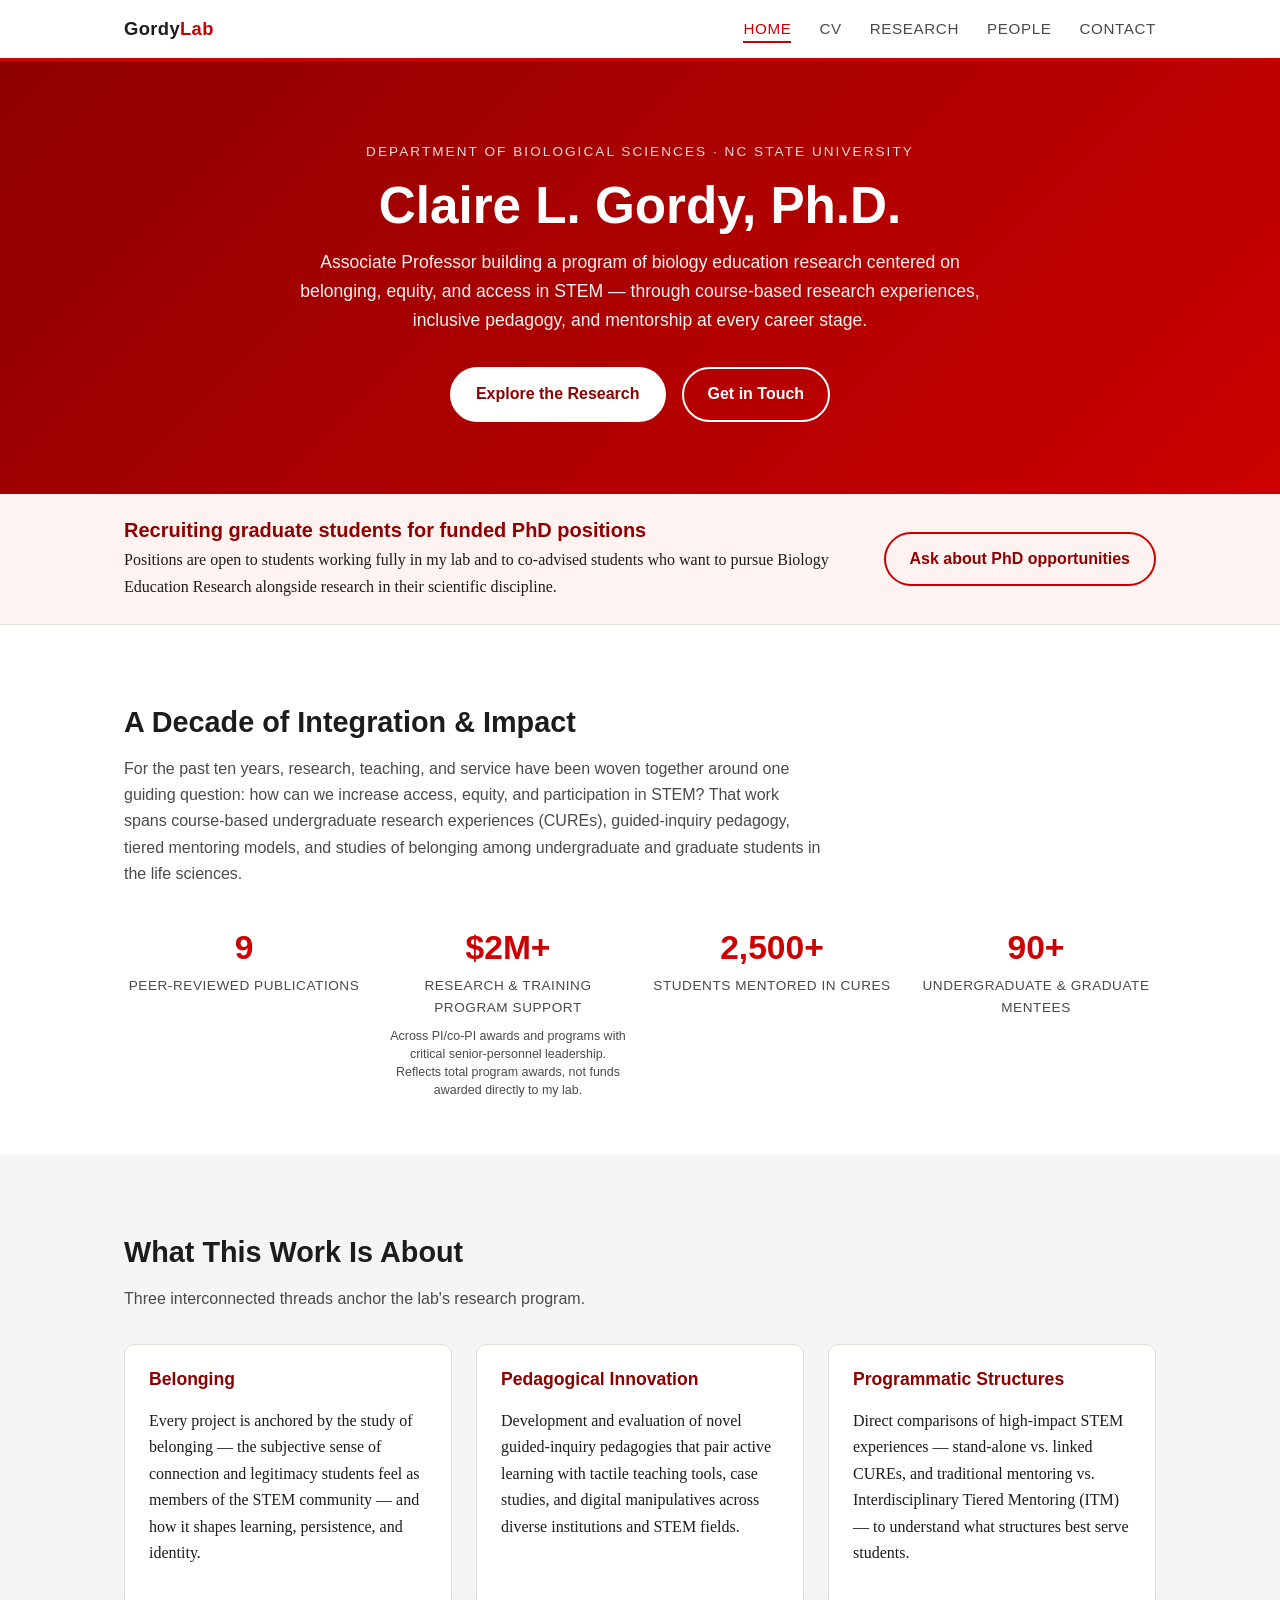
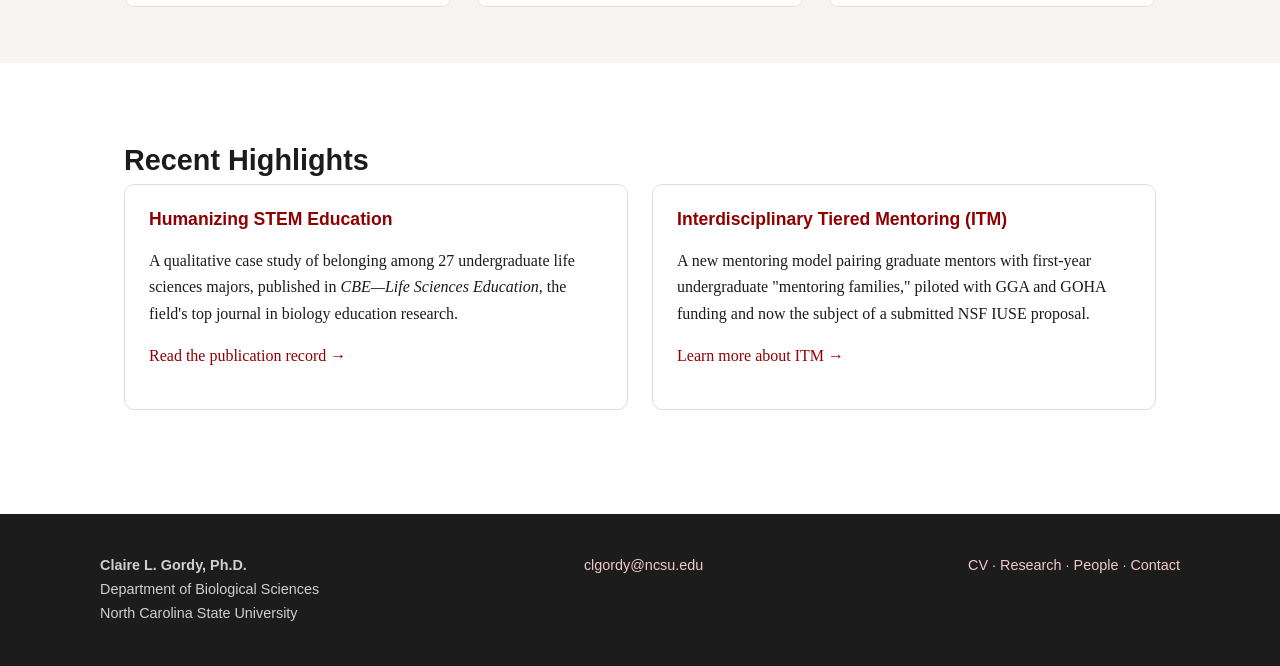
==== index.html @ 3fab5be2 "Add Gordy Lab website" ====
<!DOCTYPE html>
<html lang="en">
<head>
<meta charset="UTF-8">
<meta name="viewport" content="width=device-width, initial-scale=1.0">
<title>Claire L. Gordy, Ph.D. | Biology Education Research</title>
<meta name="description" content="Claire L. Gordy, Ph.D. — Associate Professor, Department of Biological Sciences, NC State University. Biology education research on belonging, equity, and access in STEM.">
<link rel="stylesheet" href="css/style.css">
</head>
<body>

<header class="site-header">
  <nav class="nav">
    <a href="index.html" class="brand">Gordy<span>Lab</span></a>
    <button class="nav-toggle" aria-label="Toggle navigation" aria-expanded="false">&#9776;</button>
    <ul class="nav-links">
      <li><a href="index.html">Home</a></li>
      <li><a href="cv.html">CV</a></li>
      <li><a href="research.html">Research</a></li>
      <li><a href="people.html">People</a></li>
      <li><a href="contact.html">Contact</a></li>
    </ul>
  </nav>
</header>

<section class="hero">
  <div class="container">
    <div class="hero-eyebrow">Department of Biological Sciences · NC State University</div>
    <h1>Claire L. Gordy, Ph.D.</h1>
    <p class="lede">
      Associate Professor building a program of biology education research centered on
      belonging, equity, and access in STEM — through course-based research experiences,
      inclusive pedagogy, and mentorship at every career stage.
    </p>
    <div class="hero-actions">
      <a class="btn btn-primary" href="research.html">Explore the Research</a>
      <a class="btn btn-ghost" href="contact.html">Get in Touch</a>
    </div>
  </div>
</section>

<section class="recruitment-callout" aria-labelledby="recruitment-title">
  <div class="container recruitment-inner">
    <div>
      <h2 id="recruitment-title">Recruiting graduate students for funded PhD positions</h2>
      <p>
        Positions are open to students working fully in my lab and to co-advised students
        who want to pursue Biology Education Research alongside research in their scientific
        discipline.
      </p>
    </div>
    <a class="btn" href="mailto:clgordy@ncsu.edu">Ask about PhD opportunities</a>
  </div>
</section>

<section>
  <div class="container">
    <h2 class="section-title">A Decade of Integration &amp; Impact</h2>
    <p class="section-sub">
      For the past ten years, research, teaching, and service have been woven together around
      one guiding question: how can we increase access, equity, and participation in STEM?
      That work spans course-based undergraduate research experiences (CUREs), guided-inquiry
      pedagogy, tiered mentoring models, and studies of belonging among undergraduate and
      graduate students in the life sciences.
    </p>
    <div class="stat-grid">
      <div>
        <div class="stat-number">9</div>
        <div class="stat-label">Peer-Reviewed Publications</div>
      </div>
      <div>
        <div class="stat-number">$2M+</div>
        <div class="stat-label">Research &amp; Training Program Support</div>
        <div class="stat-note">
          Across PI/co-PI awards and programs with critical senior-personnel leadership.
          Reflects total program awards, not funds awarded directly to my lab.
        </div>
      </div>
      <div>
        <div class="stat-number">2,500+</div>
        <div class="stat-label">Students Mentored in CUREs</div>
      </div>
      <div>
        <div class="stat-number">90+</div>
        <div class="stat-label">Undergraduate &amp; Graduate Mentees</div>
      </div>
    </div>
  </div>
</section>

<section class="alt">
  <div class="container">
    <h2 class="section-title">What This Work Is About</h2>
    <p class="section-sub">Three interconnected threads anchor the lab's research program.</p>
    <div class="grid grid-3">
      <div class="card">
        <h3>Belonging</h3>
        <p>
          Every project is anchored by the study of belonging — the subjective sense of
          connection and legitimacy students feel as members of the STEM community — and how
          it shapes learning, persistence, and identity.
        </p>
      </div>
      <div class="card">
        <h3>Pedagogical Innovation</h3>
        <p>
          Development and evaluation of novel guided-inquiry pedagogies that pair active
          learning with tactile teaching tools, case studies, and digital manipulatives across
          diverse institutions and STEM fields.
        </p>
      </div>
      <div class="card">
        <h3>Programmatic Structures</h3>
        <p>
          Direct comparisons of high-impact STEM experiences — stand-alone vs. linked CUREs,
          and traditional mentoring vs. Interdisciplinary Tiered Mentoring (ITM) — to
          understand what structures best serve students.
        </p>
      </div>
    </div>
  </div>
</section>

<section>
  <div class="container">
    <h2 class="section-title">Recent Highlights</h2>
    <div class="grid grid-2">
      <div class="card">
        <h3>Humanizing STEM Education</h3>
        <p>
          A qualitative case study of belonging among 27 undergraduate life sciences majors,
          published in <em>CBE—Life Sciences Education</em>, the field's top journal in
          biology education research.
        </p>
        <p><a href="cv.html#publications">Read the publication record &rarr;</a></p>
      </div>
      <div class="card">
        <h3>Interdisciplinary Tiered Mentoring (ITM)</h3>
        <p>
          A new mentoring model pairing graduate mentors with first-year undergraduate
          "mentoring families," piloted with GGA and GOHA funding and now the subject of a
          submitted NSF IUSE proposal.
        </p>
        <p><a href="research.html#programmatic-structures">Learn more about ITM &rarr;</a></p>
      </div>
    </div>
  </div>
</section>

<footer class="site-footer">
  <div class="footer-inner">
    <div>
      <strong>Claire L. Gordy, Ph.D.</strong><br>
      Department of Biological Sciences<br>
      North Carolina State University
    </div>
    <div>
      <a href="mailto:clgordy@ncsu.edu">clgordy@ncsu.edu</a>
    </div>
    <div>
      <a href="cv.html">CV</a> &middot;
      <a href="research.html">Research</a> &middot;
      <a href="people.html">People</a> &middot;
      <a href="contact.html">Contact</a>
    </div>
  </div>
</footer>

<script src="js/main.js"></script>
</body>
</html>
---- css/style.css ----
/* ===== Gordy Lab site styles ===== */
:root {
  --red: #cc0000;
  --red-dark: #8f0000;
  --ink: #1c1c1c;
  --ink-soft: #4a4a4a;
  --paper: #ffffff;
  --paper-soft: #f7f5f3;
  --border: #e3ddd7;
  --max-width: 1080px;
  --radius: 10px;
  font-size: 16px;
}

* { box-sizing: border-box; }

html { scroll-behavior: smooth; }

body {
  margin: 0;
  font-family: "Georgia", "Iowan Old Style", "Palatino Linotype", serif;
  color: var(--ink);
  background: var(--paper);
  line-height: 1.65;
}

h1, h2, h3, h4 {
  font-family: "Helvetica Neue", Arial, sans-serif;
  line-height: 1.2;
  color: var(--ink);
}

a { color: var(--red-dark); text-decoration: none; }
a:hover { text-decoration: underline; }

img { max-width: 100%; display: block; }

.container {
  max-width: var(--max-width);
  margin: 0 auto;
  padding: 0 1.5rem;
}

/* ---- Header / Nav ---- */
.site-header {
  position: sticky;
  top: 0;
  z-index: 100;
  background: var(--paper);
  border-bottom: 3px solid var(--red);
}

.nav {
  display: flex;
  align-items: center;
  justify-content: space-between;
  padding: 0.85rem 1.5rem;
  max-width: var(--max-width);
  margin: 0 auto;
}

.brand {
  font-family: "Helvetica Neue", Arial, sans-serif;
  font-weight: 700;
  font-size: 1.15rem;
  color: var(--ink);
  letter-spacing: 0.02em;
}
.brand span { color: var(--red); }
.brand:hover { text-decoration: none; }

.nav-toggle {
  display: none;
  background: none;
  border: none;
  font-size: 1.6rem;
  cursor: pointer;
  color: var(--ink);
}

.nav-links {
  display: flex;
  gap: 1.75rem;
  list-style: none;
  margin: 0;
  padding: 0;
  font-family: "Helvetica Neue", Arial, sans-serif;
  font-size: 0.95rem;
  text-transform: uppercase;
  letter-spacing: 0.04em;
}

.nav-links a {
  color: var(--ink-soft);
  padding-bottom: 4px;
  border-bottom: 2px solid transparent;
}

.nav-links a:hover,
.nav-links a[aria-current="page"] {
  color: var(--red);
  text-decoration: none;
  border-bottom-color: var(--red);
}

/* ---- Hero ---- */
.hero {
  background: linear-gradient(135deg, var(--red-dark) 0%, var(--red) 100%);
  color: #fff;
  padding: 5rem 1.5rem 4.5rem;
  text-align: center;
}

.hero-eyebrow {
  font-family: "Helvetica Neue", Arial, sans-serif;
  text-transform: uppercase;
  letter-spacing: 0.15em;
  font-size: 0.85rem;
  opacity: 0.85;
  margin-bottom: 0.75rem;
}

.hero h1 {
  color: #fff;
  font-size: clamp(2.2rem, 5vw, 3.2rem);
  margin: 0 0 0.75rem;
}

.hero p.lede {
  max-width: 680px;
  margin: 0 auto 2rem;
  font-family: "Helvetica Neue", Arial, sans-serif;
  font-size: 1.1rem;
  opacity: 0.95;
}

.hero-actions {
  display: flex;
  gap: 1rem;
  justify-content: center;
  flex-wrap: wrap;
}

.btn {
  display: inline-block;
  font-family: "Helvetica Neue", Arial, sans-serif;
  font-weight: 600;
  padding: 0.75rem 1.5rem;
  border-radius: 999px;
  border: 2px solid #fff;
  transition: background 0.15s ease, color 0.15s ease;
}

.btn-primary {
  background: #fff;
  color: var(--red-dark);
}
.btn-primary:hover { background: transparent; color: #fff; text-decoration: none; }

.btn-ghost {
  background: transparent;
  color: #fff;
}
.btn-ghost:hover { background: #fff; color: var(--red-dark); text-decoration: none; }

/* subpage hero (smaller) */
.page-hero {
  background: var(--paper-soft);
  border-bottom: 1px solid var(--border);
  padding: 3rem 1.5rem;
  text-align: center;
}
.page-hero h1 { font-size: clamp(1.8rem, 4vw, 2.5rem); margin: 0 0 0.5rem; }
.page-hero p { color: var(--ink-soft); max-width: 700px; margin: 0 auto; font-family: "Helvetica Neue", Arial, sans-serif; }

/* ---- Graduate recruitment ---- */
.recruitment-callout {
  padding: 1.5rem 0;
  background: #fff3f1;
  border-bottom: 1px solid var(--border);
}
.recruitment-inner {
  display: flex;
  align-items: center;
  justify-content: space-between;
  gap: 1.5rem;
}
.recruitment-inner h2 {
  margin: 0 0 0.35rem;
  color: var(--red-dark);
  font-size: 1.25rem;
}
.recruitment-inner p {
  margin: 0;
  max-width: 740px;
}
.recruitment-inner .btn {
  flex-shrink: 0;
  border-color: var(--red);
  color: var(--red-dark);
}
.recruitment-inner .btn:hover {
  background: var(--red);
  color: #fff;
  text-decoration: none;
}
@media (max-width: 720px) {
  .recruitment-inner { align-items: flex-start; flex-direction: column; }
}

/* ---- Sections ---- */
section { padding: 3.5rem 0; }
section.alt { background: var(--paper-soft); }

.section-title {
  font-size: 1.8rem;
  margin-bottom: 0.4rem;
}
.section-sub {
  font-family: "Helvetica Neue", Arial, sans-serif;
  color: var(--ink-soft);
  margin-bottom: 2rem;
  max-width: 700px;
}

/* ---- Cards / Grid ---- */
.grid {
  display: grid;
  gap: 1.5rem;
}
.grid-3 { grid-template-columns: repeat(3, 1fr); }
.grid-2 { grid-template-columns: repeat(2, 1fr); }

@media (max-width: 800px) {
  .grid-3, .grid-2 { grid-template-columns: 1fr; }
}

.card {
  background: var(--paper);
  border: 1px solid var(--border);
  border-radius: var(--radius);
  padding: 1.5rem;
}

.card h3 {
  margin-top: 0;
  font-size: 1.1rem;
  color: var(--red-dark);
}

.stat-grid {
  display: grid;
  grid-template-columns: repeat(4, 1fr);
  gap: 1.5rem;
  text-align: center;
}
@media (max-width: 700px) {
  .stat-grid { grid-template-columns: repeat(2, 1fr); }
}
.stat-number {
  font-family: "Helvetica Neue", Arial, sans-serif;
  font-weight: 700;
  font-size: 2.1rem;
  color: var(--red);
}
.stat-label {
  font-family: "Helvetica Neue", Arial, sans-serif;
  font-size: 0.85rem;
  color: var(--ink-soft);
  text-transform: uppercase;
  letter-spacing: 0.04em;
}
.stat-note {
  margin-top: 0.45rem;
  font-family: "Helvetica Neue", Arial, sans-serif;
  font-size: 0.78rem;
  line-height: 1.45;
  color: var(--ink-soft);
}

/* ---- CV layout ---- */
.cv-layout {
  display: grid;
  grid-template-columns: 220px 1fr;
  gap: 2.5rem;
  align-items: start;
}
@media (max-width: 850px) {
  .cv-layout { grid-template-columns: 1fr; }
}

.cv-toc {
  position: sticky;
  top: 5rem;
  background: var(--paper-soft);
  border: 1px solid var(--border);
  border-radius: var(--radius);
  padding: 1.25rem;
  font-family: "Helvetica Neue", Arial, sans-serif;
  font-size: 0.9rem;
}
.cv-toc h4 { margin-top: 0; font-size: 0.8rem; text-transform: uppercase; letter-spacing: 0.06em; color: var(--ink-soft); }
.cv-toc ul { list-style: none; margin: 0; padding: 0; }
.cv-toc li { margin-bottom: 0.5rem; }

.cv-section {
  margin-bottom: 2.75rem;
  scroll-margin-top: 5rem;
}
.cv-section h2 {
  font-size: 1.35rem;
  border-bottom: 2px solid var(--red);
  padding-bottom: 0.4rem;
  margin-bottom: 1rem;
}
.cv-section h3 {
  font-size: 1.05rem;
  color: var(--red-dark);
  margin-bottom: 0.3rem;
}

.entry { margin-bottom: 1.1rem; }
.entry-title { font-weight: 700; }
.entry-meta {
  font-family: "Helvetica Neue", Arial, sans-serif;
  font-size: 0.85rem;
  color: var(--ink-soft);
}
.entry ul { margin: 0.35rem 0 0 1.1rem; padding: 0; }

.pub-list { margin: 0; padding-left: 1.2rem; }
.pub-list li { margin-bottom: 0.9rem; }

.tag {
  display: inline-block;
  font-family: "Helvetica Neue", Arial, sans-serif;
  font-size: 0.72rem;
  text-transform: uppercase;
  letter-spacing: 0.04em;
  background: var(--paper-soft);
  border: 1px solid var(--border);
  color: var(--ink-soft);
  padding: 0.15rem 0.5rem;
  border-radius: 999px;
  margin-right: 0.35rem;
}

.dl-table { width: 100%; border-collapse: collapse; font-size: 0.95rem; }
.dl-table th, .dl-table td { text-align: left; padding: 0.4rem 0.6rem; border-bottom: 1px solid var(--border); }
.dl-table th { font-family: "Helvetica Neue", Arial, sans-serif; text-transform: uppercase; font-size: 0.75rem; color: var(--ink-soft); }

.download-bar {
  display: flex;
  justify-content: flex-end;
  margin-bottom: 1rem;
}

/* ---- People ---- */
.people-group { margin-bottom: 3rem; }
.person-card {
  border: 1px solid var(--border);
  border-radius: var(--radius);
  padding: 1.1rem 1.3rem;
  background: var(--paper);
}
.person-name { font-weight: 700; font-family: "Helvetica Neue", Arial, sans-serif; }
.person-role { color: var(--red-dark); font-size: 0.85rem; font-family: "Helvetica Neue", Arial, sans-serif; }
.person-detail { font-size: 0.9rem; color: var(--ink-soft); margin-top: 0.3rem; }

.roster {
  columns: 3;
  column-gap: 2rem;
  font-size: 0.92rem;
}
.roster li { break-inside: avoid; margin-bottom: 0.45rem; }
@media (max-width: 800px) { .roster { columns: 2; } }
@media (max-width: 550px) { .roster { columns: 1; } }

/* ---- Contact ---- */
.contact-grid {
  display: grid;
  grid-template-columns: 1fr 1fr;
  gap: 2.5rem;
}
@media (max-width: 750px) { .contact-grid { grid-template-columns: 1fr; } }

.contact-item {
  display: flex;
  gap: 0.9rem;
  align-items: flex-start;
  margin-bottom: 1.4rem;
}
.contact-icon {
  font-size: 1.3rem;
  width: 2.2rem;
  height: 2.2rem;
  border-radius: 50%;
  background: var(--paper-soft);
  border: 1px solid var(--border);
  display: flex;
  align-items: center;
  justify-content: center;
  flex-shrink: 0;
}

form.contact-form {
  display: grid;
  gap: 1rem;
}
.contact-form label {
  font-family: "Helvetica Neue", Arial, sans-serif;
  font-size: 0.85rem;
  color: var(--ink-soft);
  display: block;
  margin-bottom: 0.3rem;
}
.contact-form input,
.contact-form textarea {
  width: 100%;
  padding: 0.65rem 0.8rem;
  border: 1px solid var(--border);
  border-radius: 6px;
  font-family: "Helvetica Neue", Arial, sans-serif;
  font-size: 0.95rem;
}
.contact-form textarea { resize: vertical; min-height: 130px; }
.contact-form button {
  justify-self: start;
  background: var(--red);
  color: #fff;
  border: none;
  padding: 0.75rem 1.75rem;
  border-radius: 999px;
  font-family: "Helvetica Neue", Arial, sans-serif;
  font-weight: 600;
  cursor: pointer;
}
.contact-form button:hover { background: var(--red-dark); }
.form-note { font-size: 0.8rem; color: var(--ink-soft); font-family: "Helvetica Neue", Arial, sans-serif; }

/* ---- Footer ---- */
.site-footer {
  background: var(--ink);
  color: #cfcfcf;
  padding: 2.5rem 1.5rem;
  margin-top: 3rem;
  font-family: "Helvetica Neue", Arial, sans-serif;
  font-size: 0.9rem;
}
.footer-inner {
  max-width: var(--max-width);
  margin: 0 auto;
  display: flex;
  justify-content: space-between;
  flex-wrap: wrap;
  gap: 1rem;
}
.site-footer a { color: #f2c9c9; }

/* ---- Responsive nav ---- */
@media (max-width: 720px) {
  .nav-toggle { display: block; }
  .nav-links {
    position: absolute;
    top: 100%;
    left: 0;
    right: 0;
    background: var(--paper);
    flex-direction: column;
    gap: 0;
    border-bottom: 1px solid var(--border);
    display: none;
  }
  .nav-links.open { display: flex; }
  .nav-links li { border-top: 1px solid var(--border); }
  .nav-links a { display: block; padding: 0.9rem 1.5rem; border-bottom: none; }
}
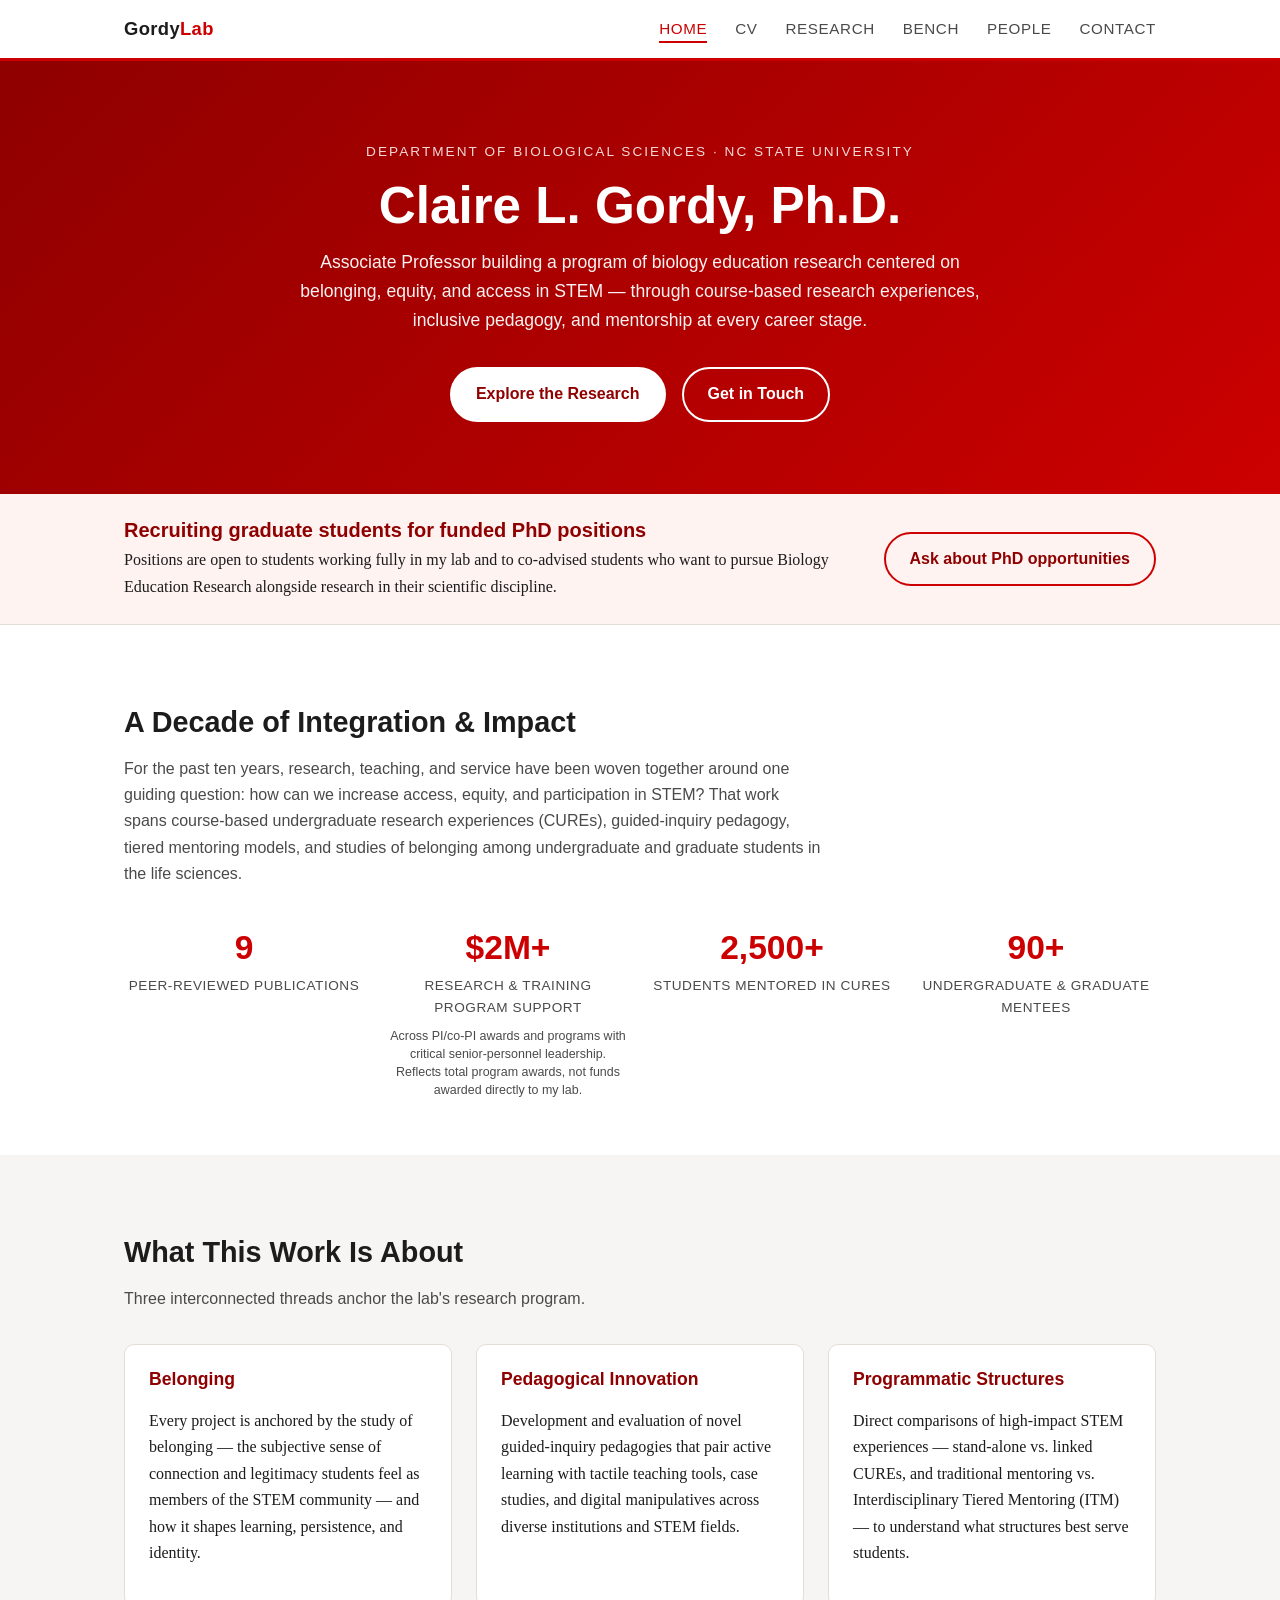
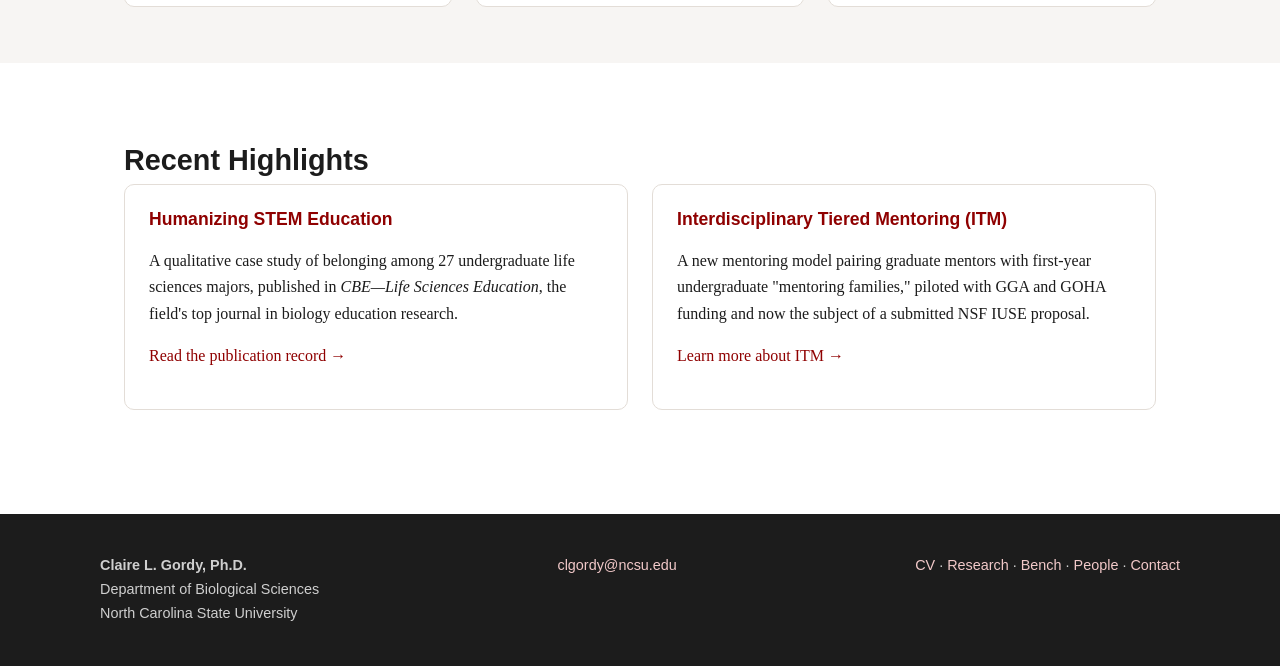
==== commit 621b15c0: "Add bench research page" ====
--- a/index.html
+++ b/index.html
@@ -17,6 +17,7 @@
       <li><a href="index.html">Home</a></li>
       <li><a href="cv.html">CV</a></li>
       <li><a href="research.html">Research</a></li>
+      <li><a href="bench.html">Bench</a></li>
       <li><a href="people.html">People</a></li>
       <li><a href="contact.html">Contact</a></li>
     </ul>
@@ -160,6 +161,7 @@
     <div>
       <a href="cv.html">CV</a> &middot;
       <a href="research.html">Research</a> &middot;
+      <a href="bench.html">Bench</a> &middot;
       <a href="people.html">People</a> &middot;
       <a href="contact.html">Contact</a>
     </div>
--- a/css/style.css
+++ b/css/style.css
@@ -162,6 +162,10 @@
   color: #fff;
 }
 .btn-ghost:hover { background: #fff; color: var(--red-dark); text-decoration: none; }
+.lab-hub-actions .btn-primary { background: var(--red); border-color: var(--red); color: #fff; }
+.lab-hub-actions .btn-primary:hover { background: var(--red-dark); border-color: var(--red-dark); }
+.lab-hub-actions .btn-ghost { color: var(--red-dark); border-color: var(--red); }
+.lab-hub-actions .btn-ghost:hover { background: var(--red); color: #fff; }
 
 /* subpage hero (smaller) */
 .page-hero {
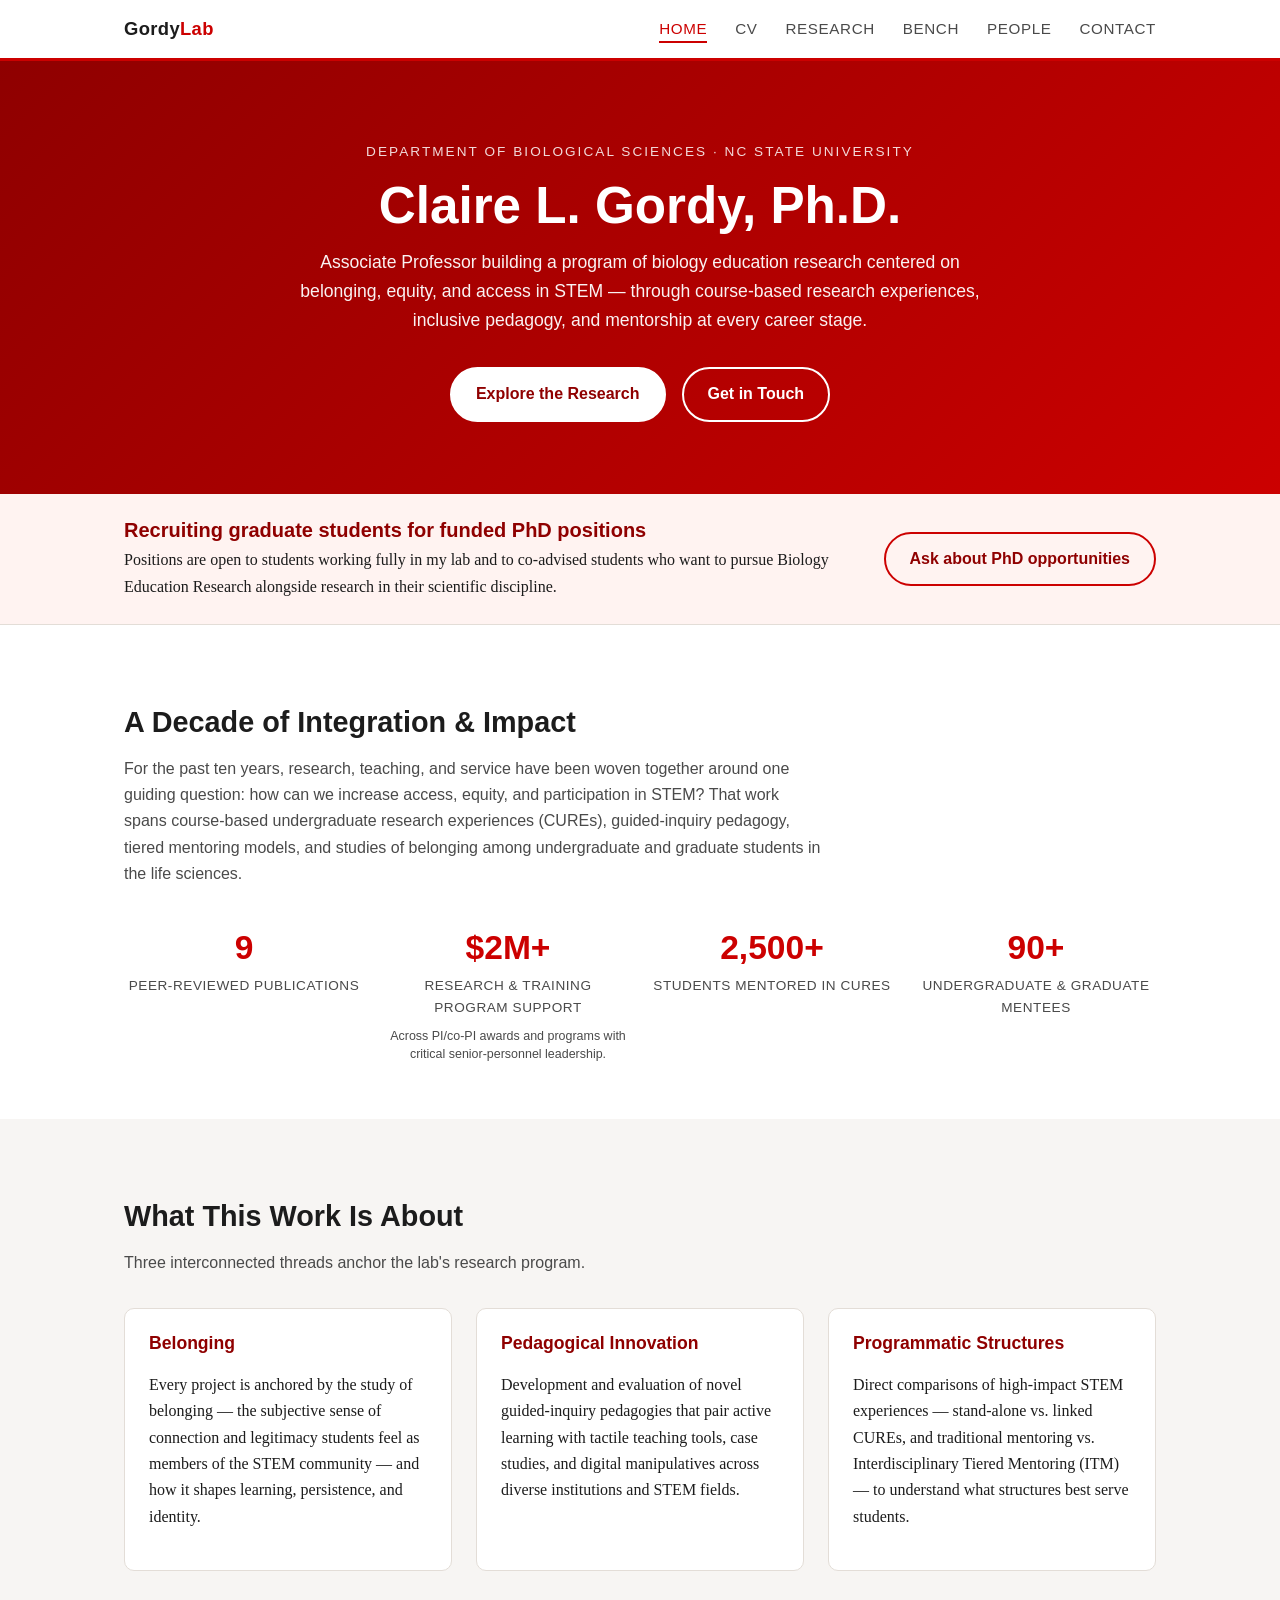
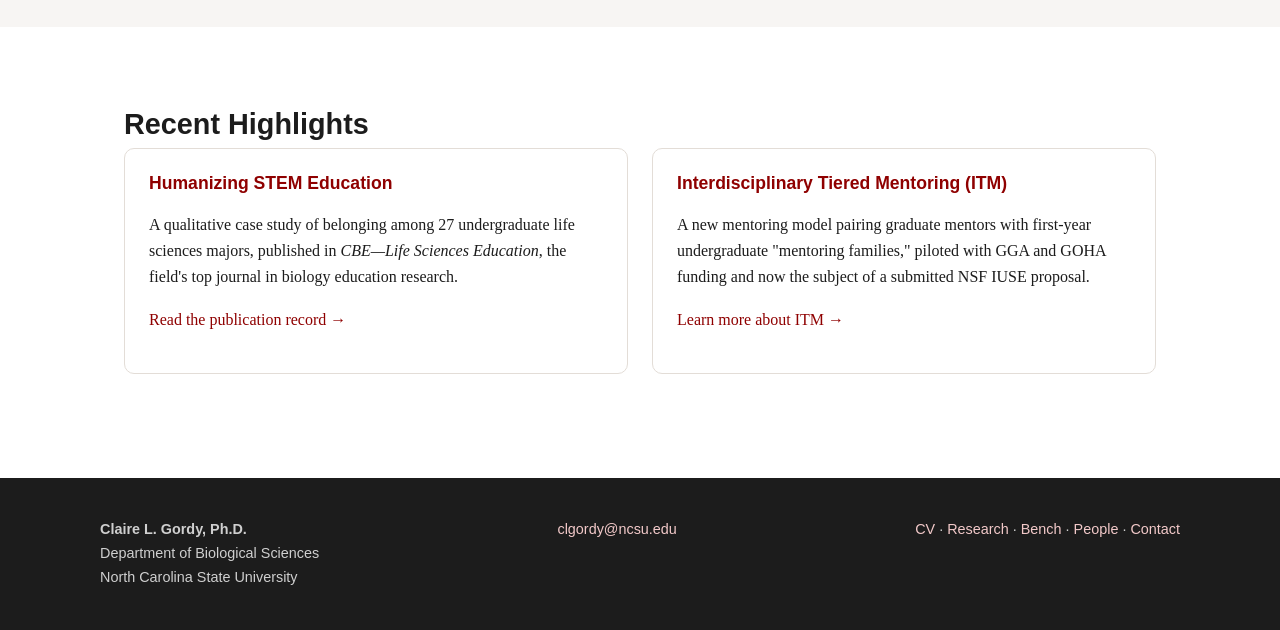
==== commit c641bb55: "Remove program awards caveat from homepage Co-authored-by: clgordy <334218119+clgordy@users.noreply." ====
--- a/index.html
+++ b/index.html
@@ -74,7 +74,6 @@
         <div class="stat-label">Research &amp; Training Program Support</div>
         <div class="stat-note">
           Across PI/co-PI awards and programs with critical senior-personnel leadership.
-          Reflects total program awards, not funds awarded directly to my lab.
         </div>
       </div>
       <div>
--- a/css/style.css
+++ b/css/style.css
@@ -251,6 +251,13 @@
   font-size: 1.1rem;
   color: var(--red-dark);
 }
+
+.publication-highlight {
+  grid-column: 1 / -1;
+  border-top: 4px solid var(--red);
+}
+.publication-highlight .tag { margin-bottom: 0.7rem; }
+.publication-highlight h3 { font-size: 1.35rem; }
 
 .stat-grid {
   display: grid;
